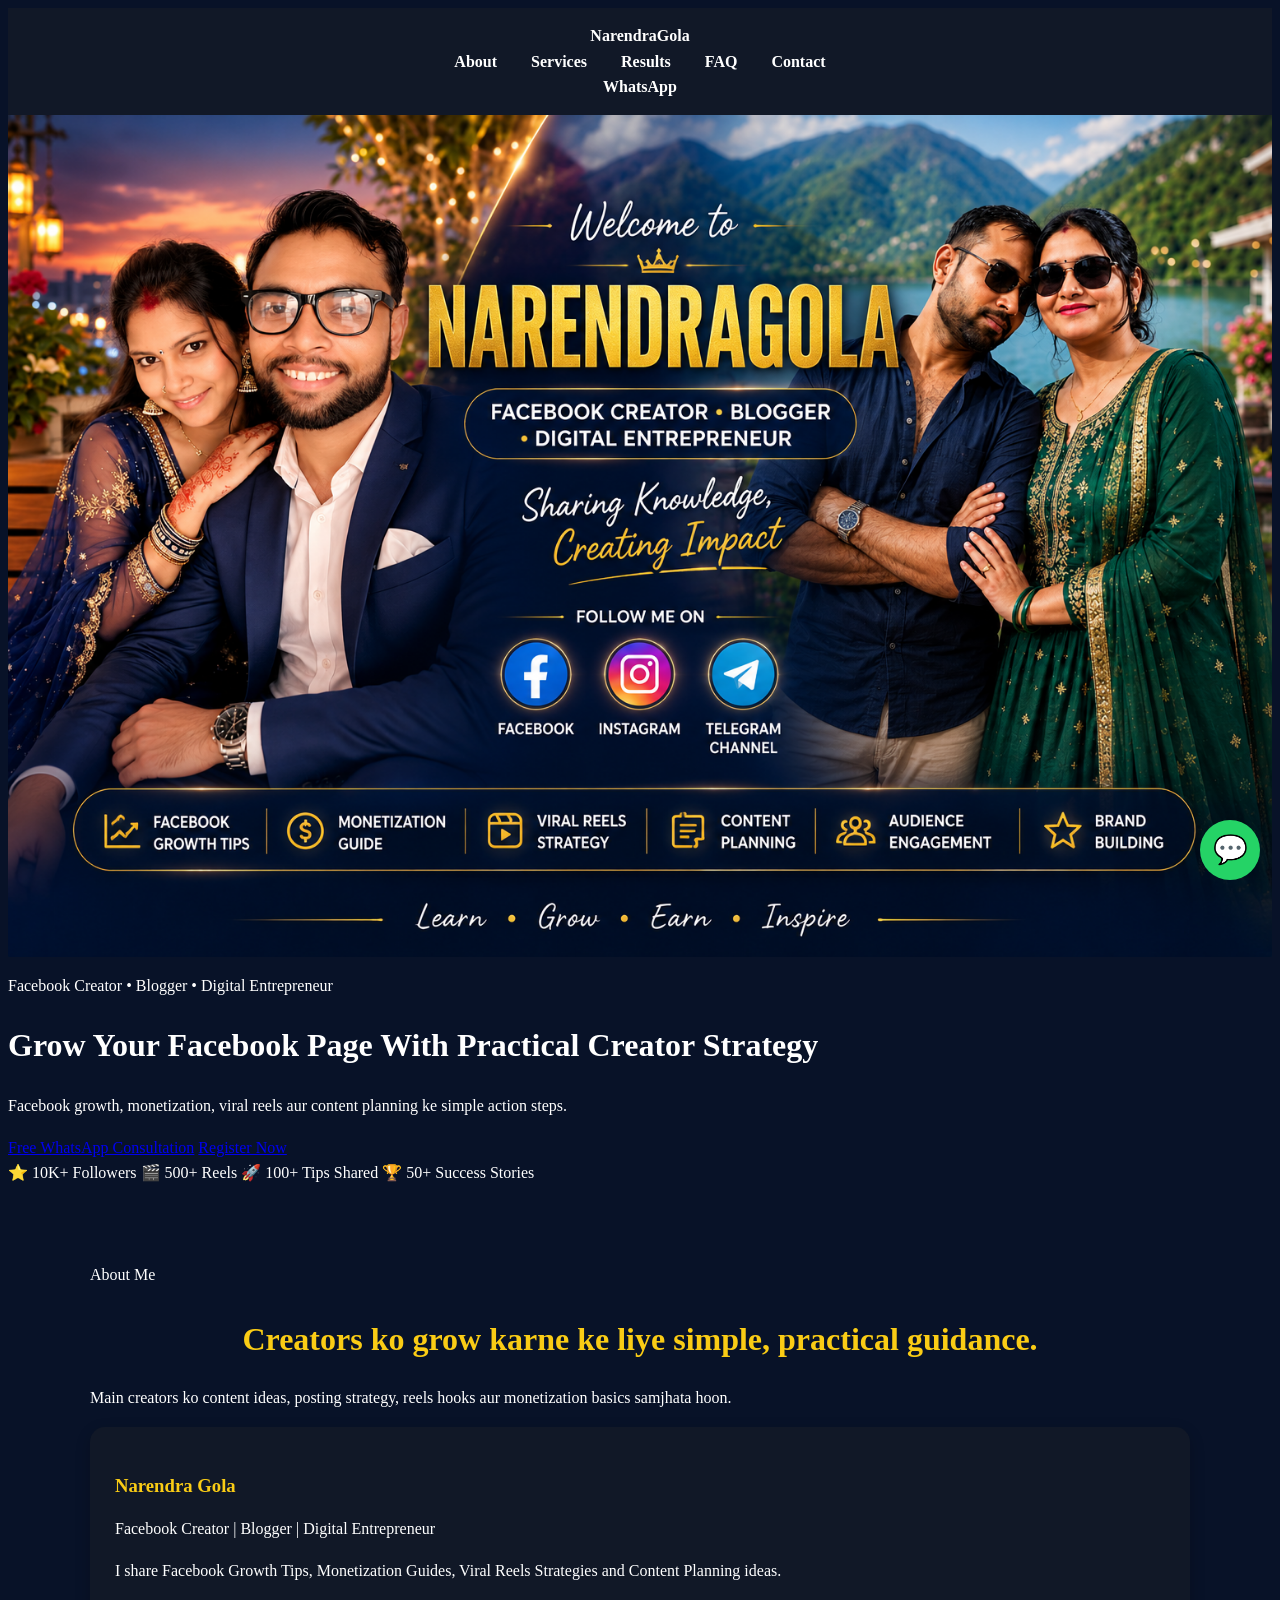
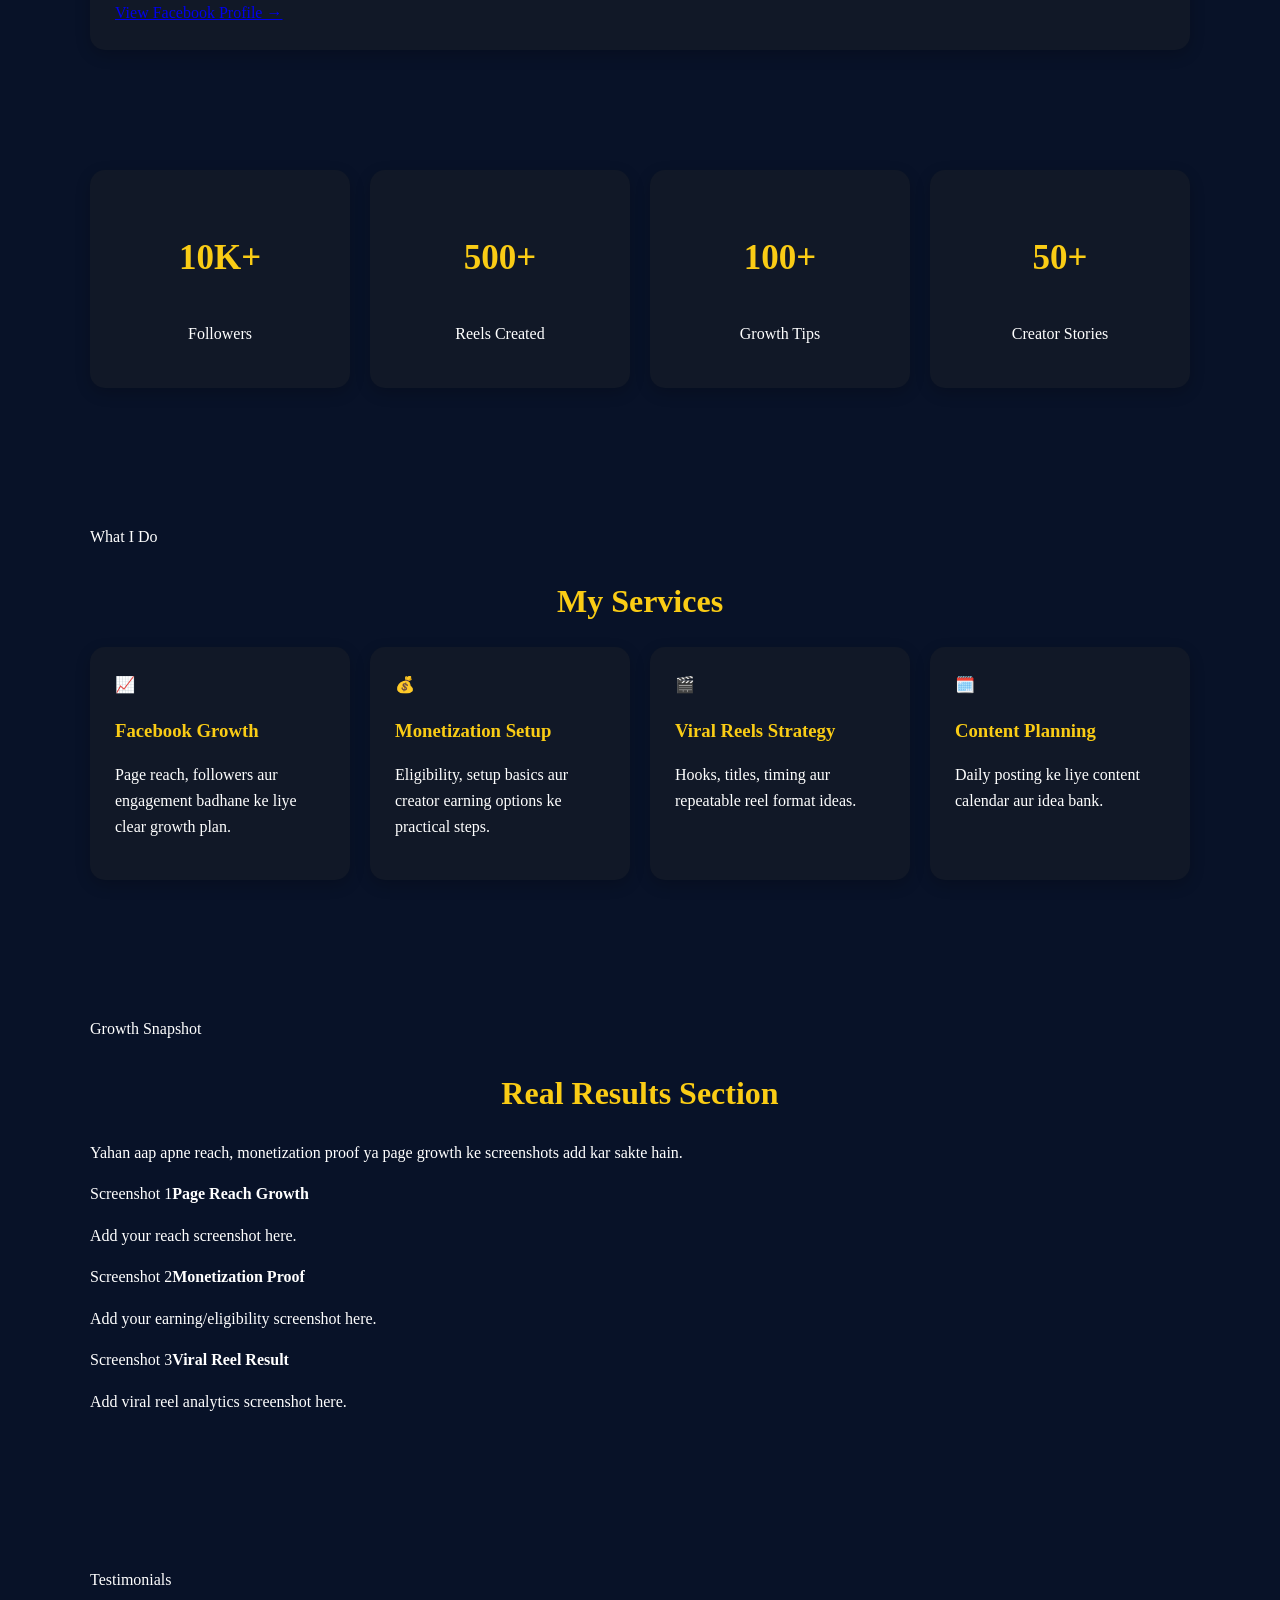
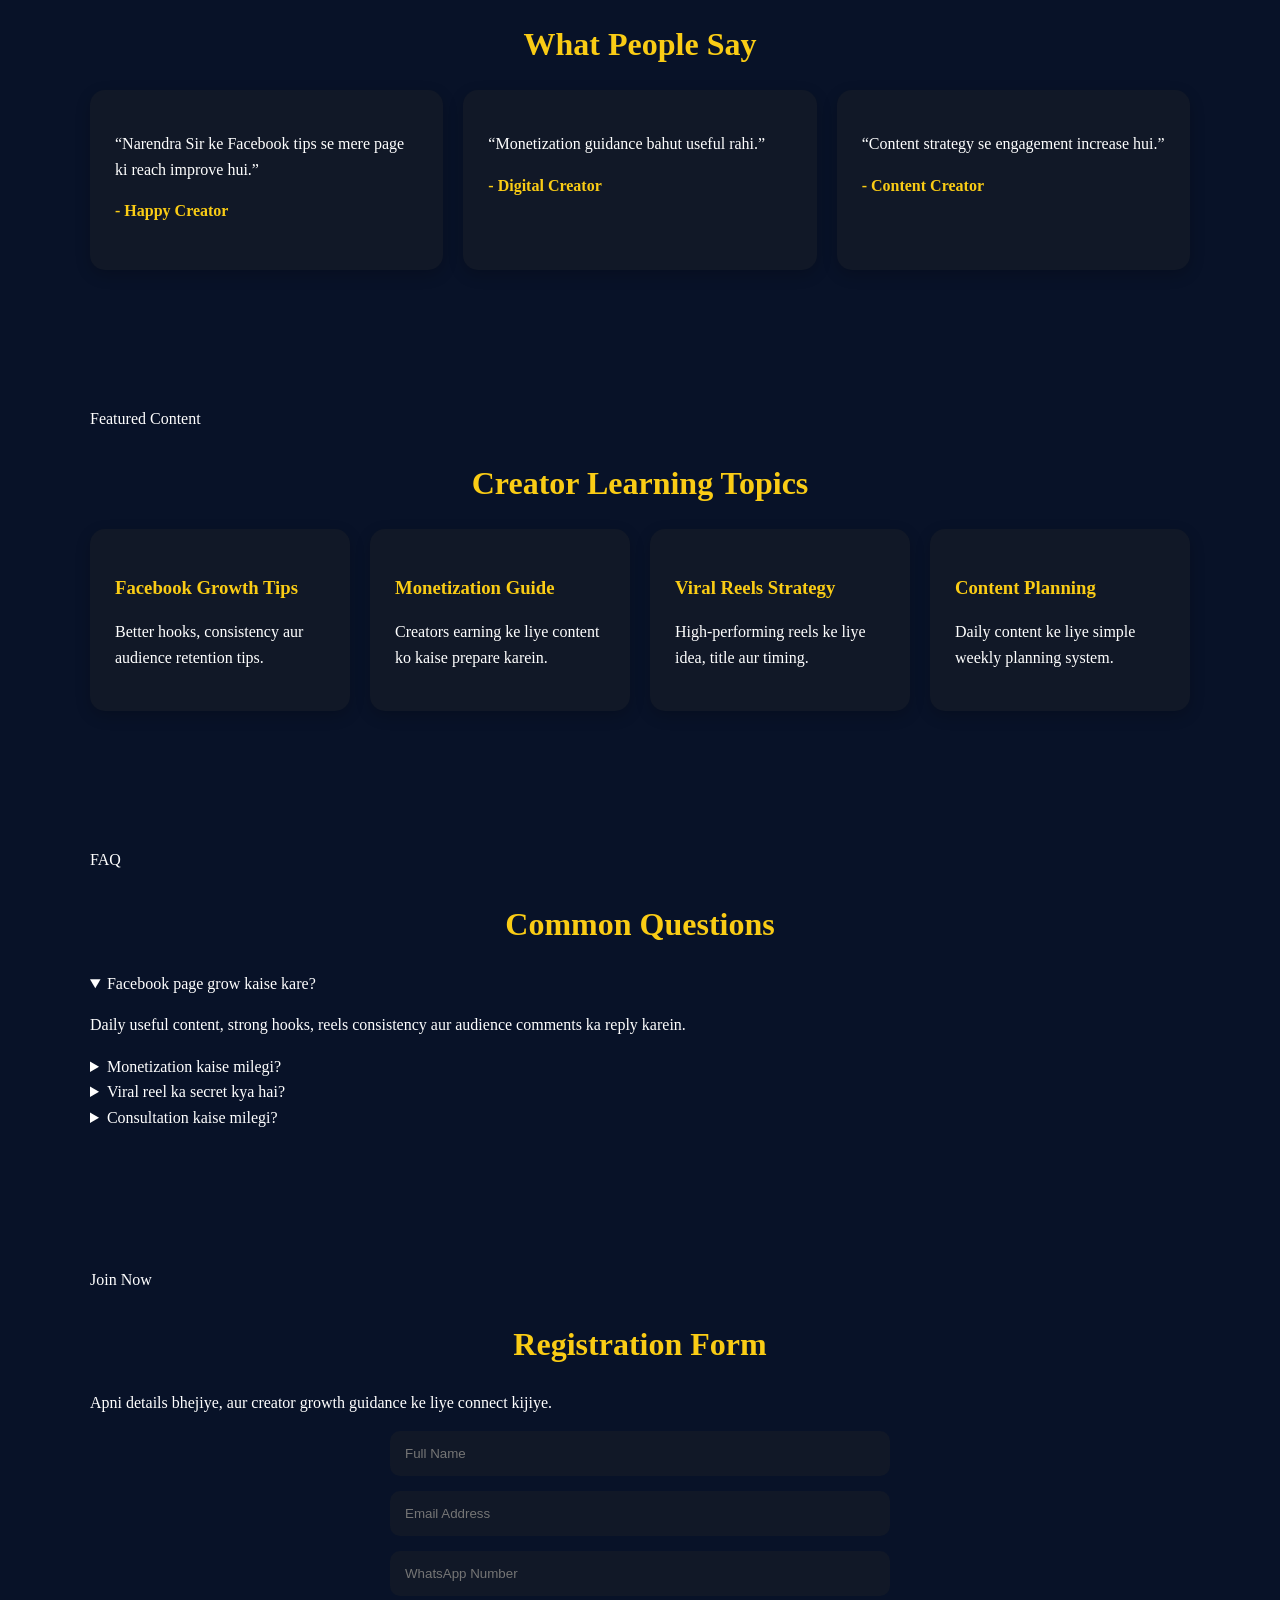
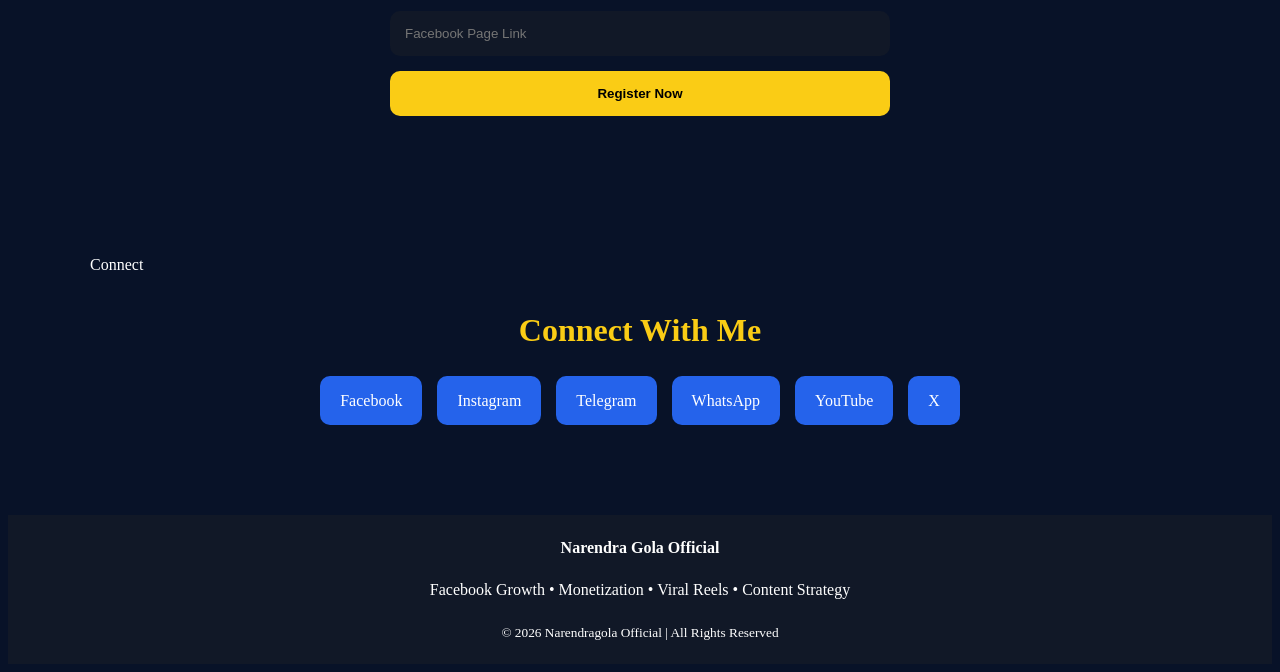
==== index.html.html @ 52ad4b35 "Add files via upload" ====
<!DOCTYPE html>
<html lang="en">
<head>
  <meta charset="UTF-8">
  <meta name="viewport" content="width=device-width, initial-scale=1.0">
  <title>Narendra Gola Official | Facebook Growth & Monetization</title>
  <meta name="description" content="Narendra Gola Official - Facebook Growth Tips, Monetization Guides, Viral Reels Strategies, Content Planning and Creator Consultation.">
  <meta name="keywords" content="Narendra Gola, Facebook Growth, Facebook Monetization, Viral Reels, Digital Creator, Content Strategy, Reels Strategy">
  <meta name="author" content="Narendra Gola">
  <meta property="og:title" content="Narendra Gola Official">
  <meta property="og:description" content="Facebook growth, monetization and viral reels strategy for creators.">
  <meta property="og:image" content="banner.jpg.png">
  <meta property="og:type" content="website">
  <link rel="stylesheet" href="style.css">
</head>
<body>
  <nav class="site-nav">
    <a class="brand" href="#">Narendra<span>Gola</span></a>
    <div class="nav-links">
      <a href="#about">About</a>
      <a href="#services">Services</a>
      <a href="#results">Results</a>
      <a href="#faq">FAQ</a>
      <a href="#contact">Contact</a>
    </div>
    <a class="nav-cta" href="https://wa.me/918586849078" target="_blank" rel="noopener">WhatsApp</a>
  </nav>

  <header class="hero">
    <img class="hero-banner" src="banner.jpg.png" alt="Narendra Gola Facebook Growth Banner">
    <div class="hero-overlay"></div>
    <div class="hero-content">
      <p class="eyebrow">Facebook Creator • Blogger • Digital Entrepreneur</p>
      <h1>Grow Your Facebook Page With Practical Creator Strategy</h1>
      <p class="hero-subtitle">Facebook growth, monetization, viral reels aur content planning ke simple action steps.</p>
      <div class="hero-actions">
        <a class="btn primary" href="https://wa.me/918586849078?text=Hello%20Narendra%20Sir%2C%20mujhe%20Facebook%20page%20growth%20consultation%20chahiye" target="_blank" rel="noopener">Free WhatsApp Consultation</a>
        <a class="btn secondary" href="#register">Register Now</a>
      </div>
      <div class="trust-row">
        <span>⭐ 10K+ Followers</span>
        <span>🎬 500+ Reels</span>
        <span>🚀 100+ Tips Shared</span>
        <span>🏆 50+ Success Stories</span>
      </div>
    </div>
  </header>

  <main>
    <section id="about" class="section split-section">
      <div>
        <p class="section-label">About Me</p>
        <h2>Creators ko grow karne ke liye simple, practical guidance.</h2>
        <p class="section-intro">Main creators ko content ideas, posting strategy, reels hooks aur monetization basics samjhata hoon.</p>
      </div>
      <div class="about-box glass-card">
        <h3>Narendra Gola</h3>
        <p class="role">Facebook Creator | Blogger | Digital Entrepreneur</p>
        <p>I share Facebook Growth Tips, Monetization Guides, Viral Reels Strategies and Content Planning ideas.</p>
        <a class="text-link" href="https://www.facebook.com/Narendra.gola.15" target="_blank" rel="noopener">View Facebook Profile →</a>
      </div>
    </section>

    <section class="profile-stats section compact-section">
      <div class="stat-box"><h3>10K+</h3><p>Followers</p></div>
      <div class="stat-box"><h3>500+</h3><p>Reels Created</p></div>
      <div class="stat-box"><h3>100+</h3><p>Growth Tips</p></div>
      <div class="stat-box"><h3>50+</h3><p>Creator Stories</p></div>
    </section>

    <section id="services" class="section">
      <p class="section-label">What I Do</p>
      <h2>My Services</h2>
      <div class="cards">
        <div class="card"><div class="icon">📈</div><h3>Facebook Growth</h3><p>Page reach, followers aur engagement badhane ke liye clear growth plan.</p></div>
        <div class="card"><div class="icon">💰</div><h3>Monetization Setup</h3><p>Eligibility, setup basics aur creator earning options ke practical steps.</p></div>
        <div class="card"><div class="icon">🎬</div><h3>Viral Reels Strategy</h3><p>Hooks, titles, timing aur repeatable reel format ideas.</p></div>
        <div class="card"><div class="icon">🗓️</div><h3>Content Planning</h3><p>Daily posting ke liye content calendar aur idea bank.</p></div>
      </div>
    </section>

    <section id="results" class="section tinted-section">
      <p class="section-label">Growth Snapshot</p>
      <h2>Real Results Section</h2>
      <p class="section-intro">Yahan aap apne reach, monetization proof ya page growth ke screenshots add kar sakte hain.</p>
      <div class="results-grid">
        <div class="result-card"><span>Screenshot 1</span><strong>Page Reach Growth</strong><p>Add your reach screenshot here.</p></div>
        <div class="result-card"><span>Screenshot 2</span><strong>Monetization Proof</strong><p>Add your earning/eligibility screenshot here.</p></div>
        <div class="result-card"><span>Screenshot 3</span><strong>Viral Reel Result</strong><p>Add viral reel analytics screenshot here.</p></div>
      </div>
    </section>

    <section id="testimonials" class="section">
      <p class="section-label">Testimonials</p>
      <h2>What People Say</h2>
      <div class="testimonial-grid">
        <div class="testimonial-card"><p>“Narendra Sir ke Facebook tips se mere page ki reach improve hui.”</p><h4>- Happy Creator</h4></div>
        <div class="testimonial-card"><p>“Monetization guidance bahut useful rahi.”</p><h4>- Digital Creator</h4></div>
        <div class="testimonial-card"><p>“Content strategy se engagement increase hui.”</p><h4>- Content Creator</h4></div>
      </div>
    </section>

    <section id="content" class="section">
      <p class="section-label">Featured Content</p>
      <h2>Creator Learning Topics</h2>
      <div class="cards">
        <div class="card"><h3>Facebook Growth Tips</h3><p>Better hooks, consistency aur audience retention tips.</p></div>
        <div class="card"><h3>Monetization Guide</h3><p>Creators earning ke liye content ko kaise prepare karein.</p></div>
        <div class="card"><h3>Viral Reels Strategy</h3><p>High-performing reels ke liye idea, title aur timing.</p></div>
        <div class="card"><h3>Content Planning</h3><p>Daily content ke liye simple weekly planning system.</p></div>
      </div>
    </section>

    <section id="faq" class="section tinted-section">
      <p class="section-label">FAQ</p>
      <h2>Common Questions</h2>
      <div class="faq-list">
        <details open><summary>Facebook page grow kaise kare?</summary><p>Daily useful content, strong hooks, reels consistency aur audience comments ka reply karein.</p></details>
        <details><summary>Monetization kaise milegi?</summary><p>Original content, policy follow, regular posting aur eligibility requirements complete karna zaroori hai.</p></details>
        <details><summary>Viral reel ka secret kya hai?</summary><p>First 3 seconds ka hook, clear message, short duration aur relatable topic sabse important hai.</p></details>
        <details><summary>Consultation kaise milegi?</summary><p>WhatsApp button par click karke apna page link aur problem send kar dijiye.</p></details>
      </div>
    </section>

    <section id="register" class="section register-section">
      <div>
        <p class="section-label">Join Now</p>
        <h2>Registration Form</h2>
        <p class="section-intro">Apni details bhejiye, aur creator growth guidance ke liye connect kijiye.</p>
      </div>
      <form class="register-form" action="https://formspree.io/f/mpqeyoqy" method="POST">
        <input type="text" name="name" placeholder="Full Name" required>
        <input type="email" name="email" placeholder="Email Address" required>
        <input type="tel" name="phone" placeholder="WhatsApp Number" required>
        <input type="text" name="page_link" placeholder="Facebook Page Link">
        <input type="hidden" name="_subject" value="New Registration From Narendragola Official">
        <button type="submit">Register Now</button>
      </form>
    </section>

    <section id="contact" class="section contact-section">
      <p class="section-label">Connect</p>
      <h2>Connect With Me</h2>
      <div class="social-links">
        <a href="https://www.facebook.com/Narendra.gola.15" target="_blank" rel="noopener">Facebook</a>
        <a href="https://www.instagram.com/narendragola1" target="_blank" rel="noopener">Instagram</a>
        <a href="https://t.me/narendragola01" target="_blank" rel="noopener">Telegram</a>
        <a href="https://wa.me/918586849078" target="_blank" rel="noopener">WhatsApp</a>
        <a href="https://www.youtube.com/@narendragola" target="_blank" rel="noopener">YouTube</a>
        <a href="https://x.com/NarendraGola" target="_blank" rel="noopener">X</a>
      </div>
    </section>
  </main>

  <a href="https://wa.me/918586849078?text=Hello%20Narendra%20Sir" class="whatsapp-float" target="_blank" rel="noopener" aria-label="Chat on WhatsApp">💬</a>
  <footer>
    <strong>Narendra Gola Official</strong>
    <p>Facebook Growth • Monetization • Viral Reels • Content Strategy</p>
    <small>&copy; 2026 Narendragola Official | All Rights Reserved</small>
  </footer>
</body>
</html>
---- style.css ----
```css
*{
margin:0;
padding:0;
box-sizing:border-box;
font-family:Arial,sans-serif;
}

body{
background:#081228;
color:#fff;
line-height:1.6;
}

nav{
position:sticky;
top:0;
background:#111827;
padding:15px;
text-align:center;
z-index:1000;
}

nav a{
color:#fff;
text-decoration:none;
margin:0 15px;
font-weight:bold;
}

nav a:hover{
color:#facc15;
}

.hero img{
width:100%;
display:block;
}

section{
max-width:1100px;
margin:auto;
padding:60px 20px;
}

h2{
color:#facc15;
margin-bottom:20px;
font-size:32px;
text-align:center;
}

.about-box,
.card,
.stat-box,
.achievement-box,
.testimonial-card{
background:#111827;
padding:25px;
border-radius:15px;
box-shadow:0 5px 15px rgba(0,0,0,.2);
}

.about-box h3,
.card h3{
color:#facc15;
margin-bottom:10px;
}

.cards{
display:grid;
grid-template-columns:repeat(auto-fit,minmax(250px,1fr));
gap:20px;
}

.profile-stats{
display:grid;
grid-template-columns:repeat(auto-fit,minmax(220px,1fr));
gap:20px;
}

.stat-box{
text-align:center;
}

.stat-box h3{
font-size:35px;
color:#facc15;
}

.achievement-grid{
display:grid;
grid-template-columns:repeat(auto-fit,minmax(220px,1fr));
gap:20px;
}

.achievement-box{
text-align:center;
}

.achievement-box h3{
font-size:40px;
color:#facc15;
}

.testimonial-grid{
display:grid;
grid-template-columns:repeat(auto-fit,minmax(280px,1fr));
gap:20px;
}

.testimonial-card h4{
margin-top:10px;
color:#facc15;
}

.register-form{
max-width:500px;
margin:auto;
display:flex;
flex-direction:column;
gap:15px;
}

.register-form input{
padding:15px;
border:none;
border-radius:10px;
background:#111827;
color:#fff;
}

.register-form button{
padding:15px;
border:none;
border-radius:10px;
background:#facc15;
color:#000;
font-weight:bold;
cursor:pointer;
}

.social-links{
display:flex;
justify-content:center;
gap:15px;
flex-wrap:wrap;
}

.social-links a{
background:#2563eb;
color:#fff;
padding:12px 20px;
border-radius:10px;
text-decoration:none;
}

.whatsapp-float{
position:fixed;
right:20px;
bottom:20px;
width:60px;
height:60px;
background:#25D366;
border-radius:50%;
display:flex;
justify-content:center;
align-items:center;
font-size:28px;
text-decoration:none;
color:white;
}

footer{
background:#111827;
text-align:center;
padding:20px;
margin-top:30px;
}

@media(max-width:768px){

nav a{
margin:0 8px;
font-size:14px;
}

h2{
font-size:26px;
}

}
```
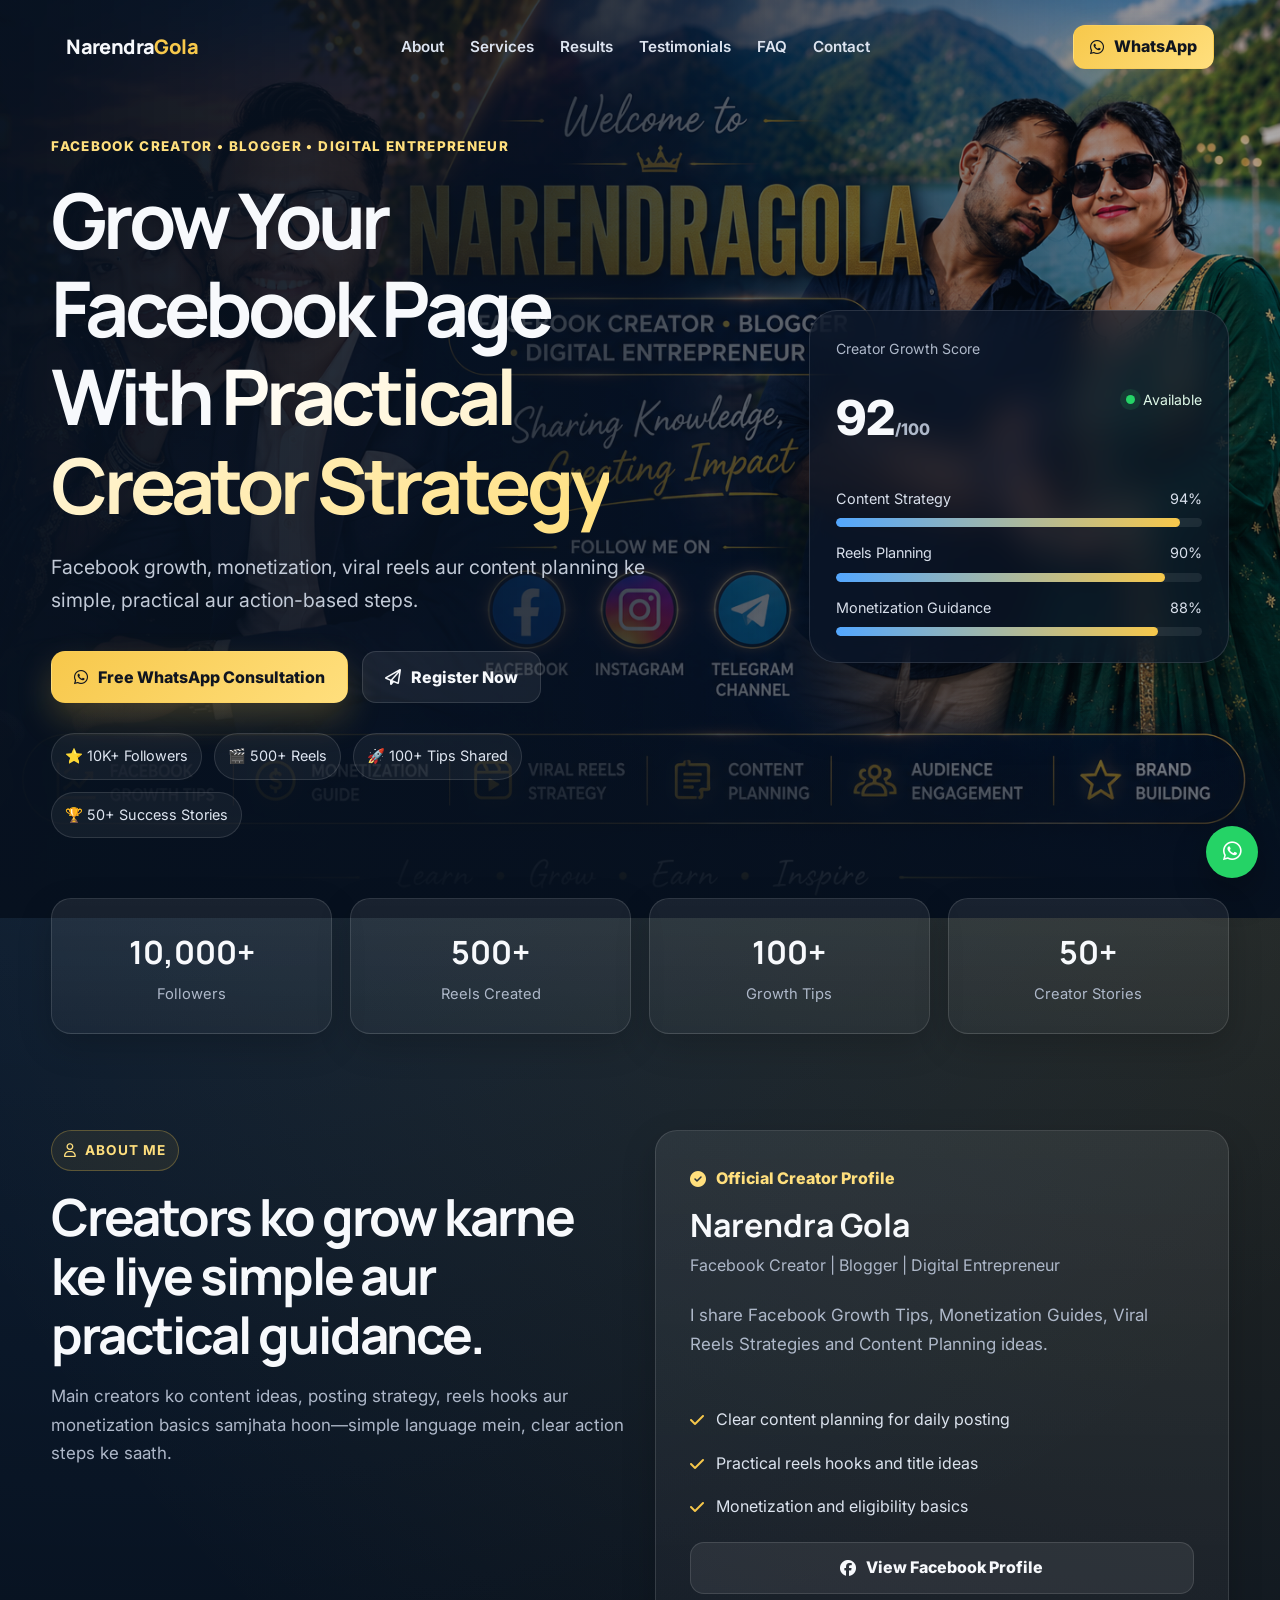
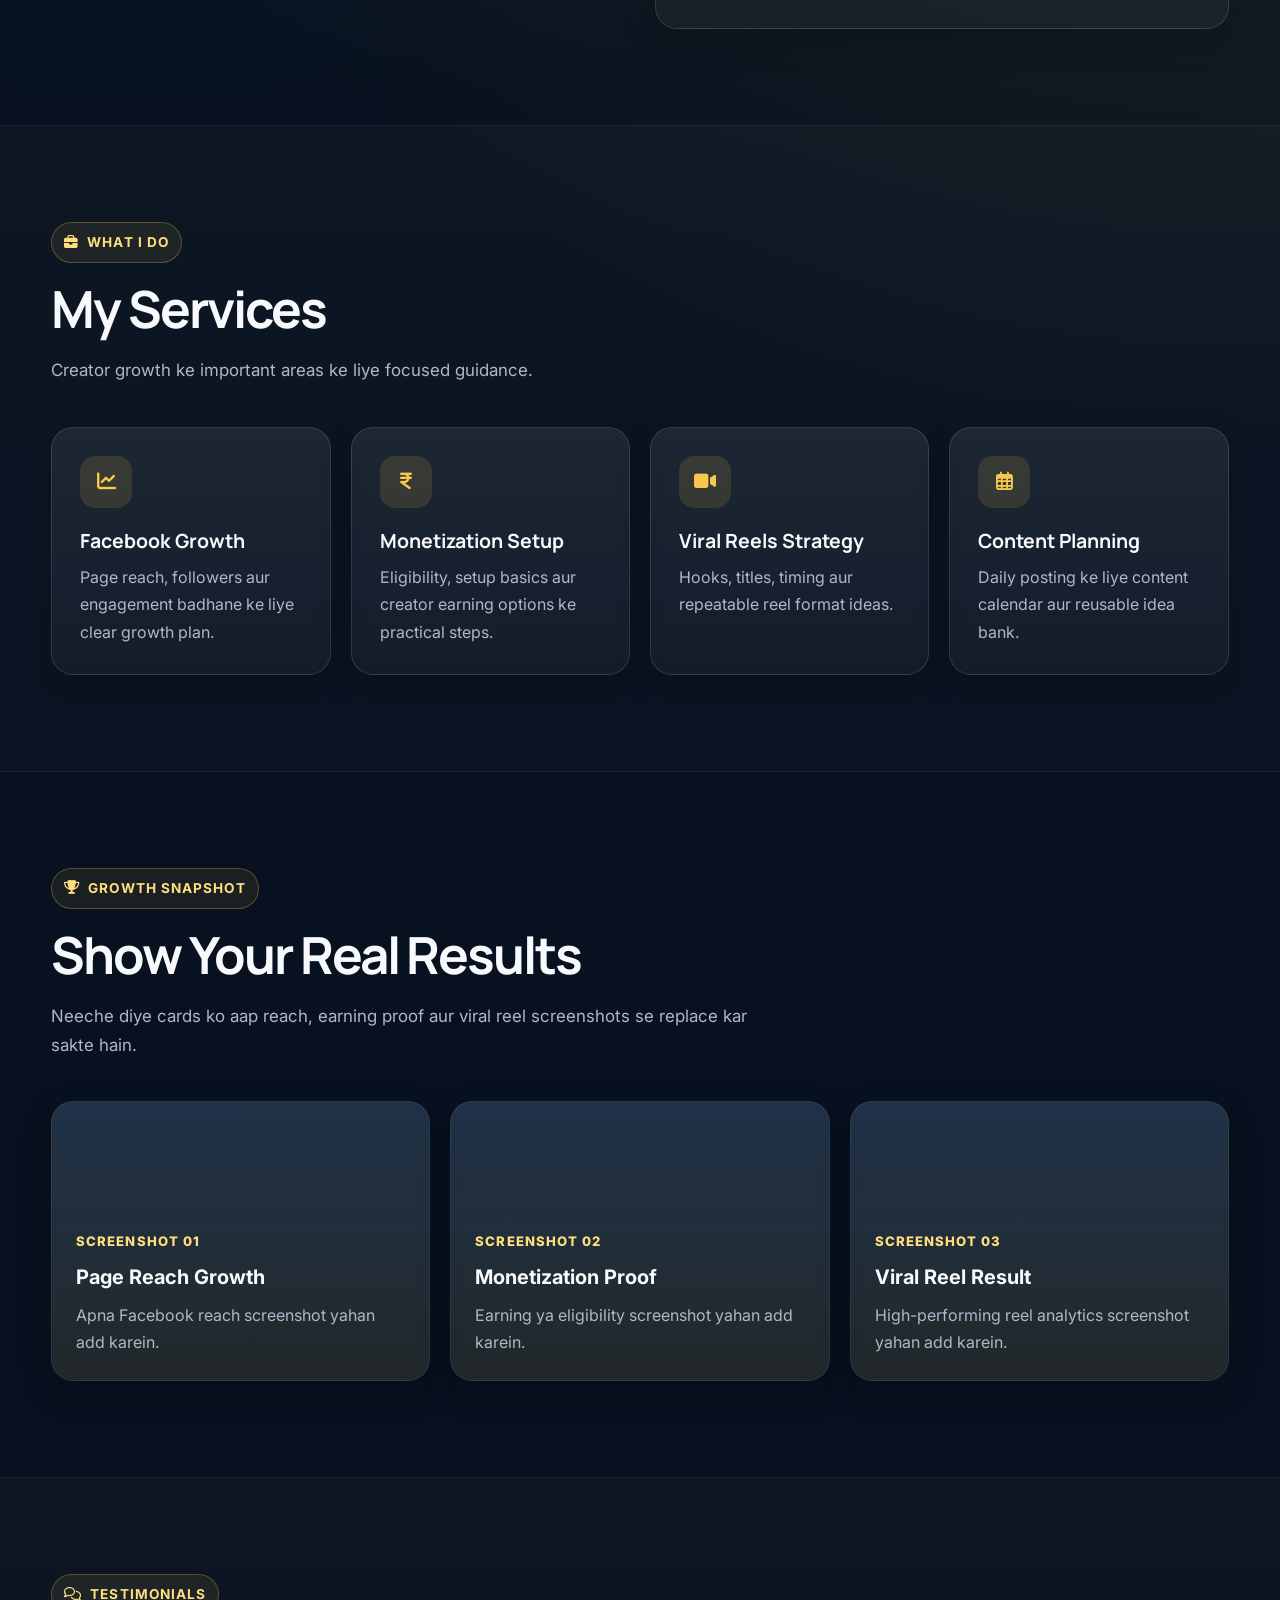
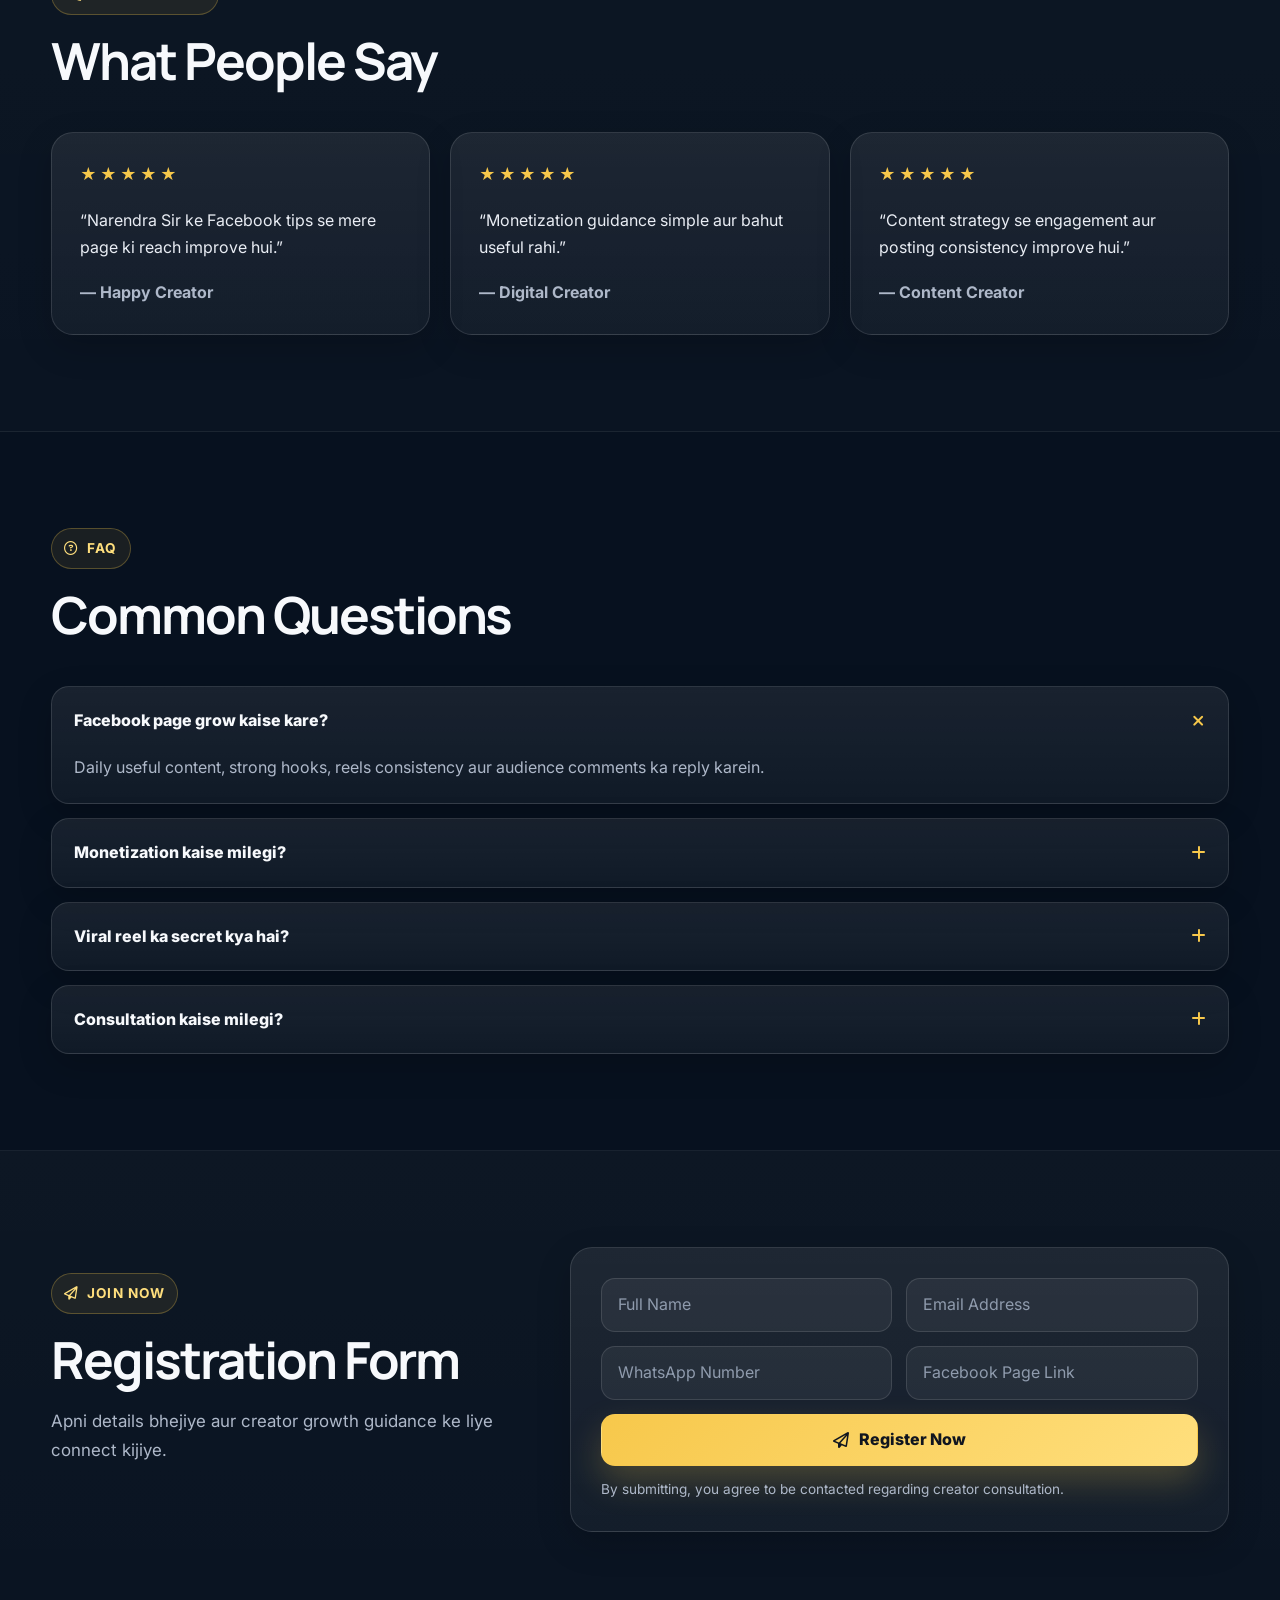
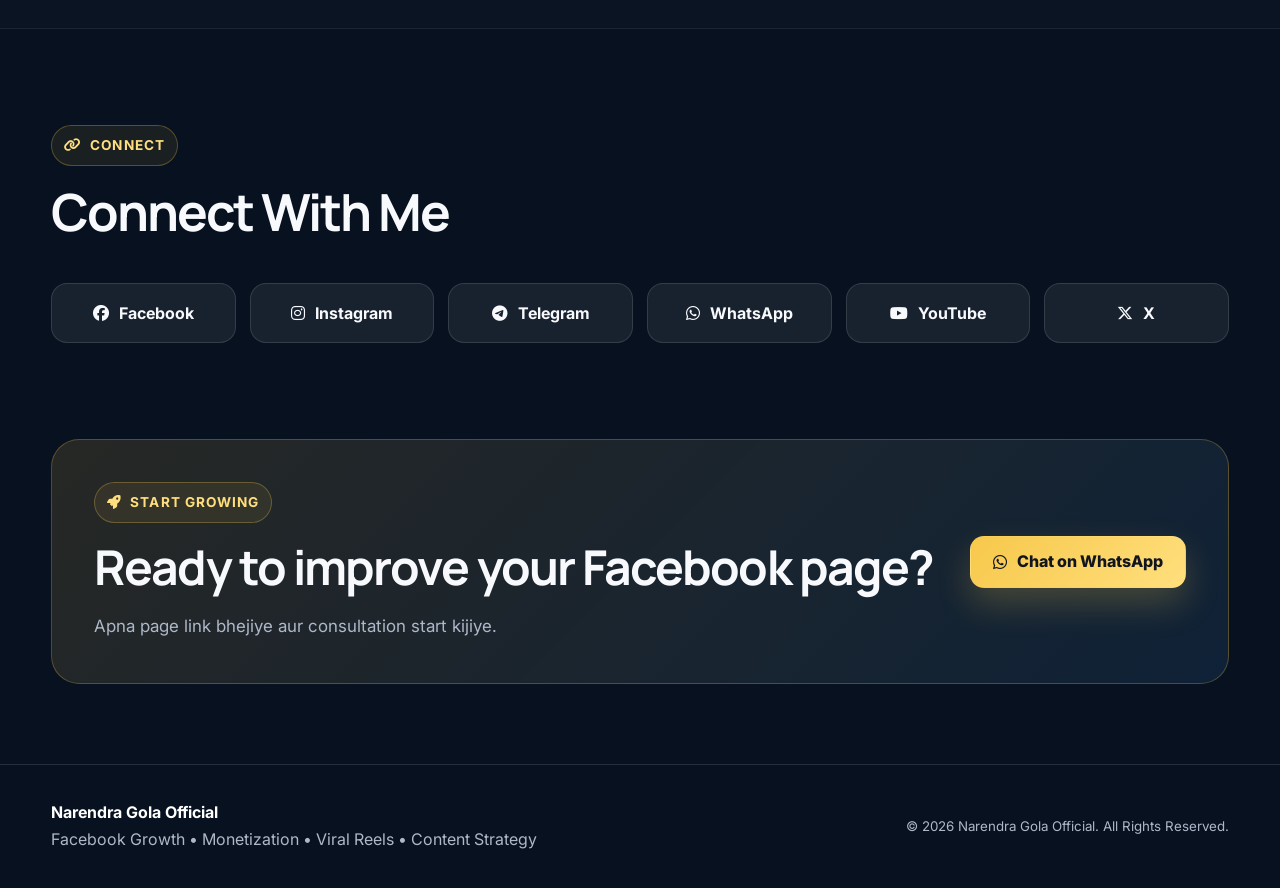
==== commit 2178ef91: "Add files via upload" ====
--- a/index.html.html
+++ b/index.html.html
@@ -1,162 +1,648 @@
 <!DOCTYPE html>
 <html lang="en">
 <head>
-  <meta charset="UTF-8">
-  <meta name="viewport" content="width=device-width, initial-scale=1.0">
+  <meta charset="UTF-8" />
+  <meta name="viewport" content="width=device-width, initial-scale=1.0" />
+  <meta name="theme-color" content="#0b1020" />
+  <meta name="description" content="Narendra Gola Official - Facebook growth, monetization, viral reels strategy and creator consultation." />
+  <meta name="keywords" content="Narendra Gola, Facebook Growth, Facebook Monetization, Viral Reels, Digital Creator, Content Strategy" />
+  <meta name="author" content="Narendra Gola" />
+
+  <meta property="og:title" content="Narendra Gola Official" />
+  <meta property="og:description" content="Practical Facebook growth, monetization and viral reels strategy for creators." />
+  <meta property="og:image" content="banner.jpg.png" />
+  <meta property="og:type" content="website" />
+
+  <meta name="twitter:card" content="summary_large_image" />
+  <meta name="twitter:title" content="Narendra Gola Official" />
+  <meta name="twitter:description" content="Facebook growth, monetization and creator strategy." />
+  <meta name="twitter:image" content="banner.jpg.png" />
+
   <title>Narendra Gola Official | Facebook Growth & Monetization</title>
-  <meta name="description" content="Narendra Gola Official - Facebook Growth Tips, Monetization Guides, Viral Reels Strategies, Content Planning and Creator Consultation.">
-  <meta name="keywords" content="Narendra Gola, Facebook Growth, Facebook Monetization, Viral Reels, Digital Creator, Content Strategy, Reels Strategy">
-  <meta name="author" content="Narendra Gola">
-  <meta property="og:title" content="Narendra Gola Official">
-  <meta property="og:description" content="Facebook growth, monetization and viral reels strategy for creators.">
-  <meta property="og:image" content="banner.jpg.png">
-  <meta property="og:type" content="website">
-  <link rel="stylesheet" href="style.css">
+
+  <link rel="preconnect" href="https://fonts.googleapis.com" />
+  <link rel="preconnect" href="https://fonts.gstatic.com" crossorigin />
+  <link href="https://fonts.googleapis.com/css2?family=Inter:wght@400;500;600;700;800&family=Manrope:wght@600;700;800&display=swap" rel="stylesheet" />
+  <link rel="stylesheet" href="https://cdnjs.cloudflare.com/ajax/libs/font-awesome/6.5.2/css/all.min.css" />
+
+  <style>
+    :root {
+      --bg: #07111f;
+      --bg-soft: #0d1728;
+      --surface: rgba(255,255,255,.07);
+      --surface-strong: rgba(255,255,255,.11);
+      --text: #f7f9fc;
+      --muted: #aeb8c9;
+      --primary: #f7c84b;
+      --primary-2: #ffdf7d;
+      --accent: #53a7ff;
+      --success: #25d366;
+      --border: rgba(255,255,255,.12);
+      --shadow: 0 24px 70px rgba(0,0,0,.35);
+      --radius: 22px;
+      --max: 1180px;
+    }
+
+    * { box-sizing: border-box; }
+    html { scroll-behavior: smooth; }
+    body {
+      margin: 0;
+      font-family: Inter, system-ui, -apple-system, BlinkMacSystemFont, "Segoe UI", sans-serif;
+      color: var(--text);
+      background:
+        radial-gradient(circle at 10% 0%, rgba(83,167,255,.18), transparent 30%),
+        radial-gradient(circle at 100% 10%, rgba(247,200,75,.16), transparent 28%),
+        var(--bg);
+      line-height: 1.7;
+      overflow-x: hidden;
+    }
+
+    img { max-width: 100%; display: block; }
+    a { color: inherit; text-decoration: none; }
+    button, input { font: inherit; }
+    section { scroll-margin-top: 90px; }
+
+    .container { width: min(92%, var(--max)); margin-inline: auto; }
+    .section { padding: 96px 0; }
+    .section-head { max-width: 720px; margin-bottom: 42px; }
+    .section-label {
+      display: inline-flex;
+      align-items: center;
+      gap: 8px;
+      padding: 8px 12px;
+      border: 1px solid rgba(247,200,75,.28);
+      border-radius: 999px;
+      color: var(--primary-2);
+      background: rgba(247,200,75,.08);
+      font-size: .85rem;
+      font-weight: 700;
+      letter-spacing: .08em;
+      text-transform: uppercase;
+      margin-bottom: 16px;
+    }
+    h1, h2, h3 { font-family: Manrope, Inter, sans-serif; margin: 0; line-height: 1.15; }
+    h1 { font-size: clamp(2.6rem, 6vw, 5.6rem); letter-spacing: -.055em; }
+    h2 { font-size: clamp(2rem, 4vw, 3.4rem); letter-spacing: -.04em; }
+    h3 { font-size: 1.22rem; }
+    p { margin: 0; }
+    .lead { color: var(--muted); font-size: 1.06rem; margin-top: 18px; }
+
+    .top-progress {
+      position: fixed;
+      top: 0; left: 0;
+      width: 0;
+      height: 3px;
+      z-index: 9999;
+      background: linear-gradient(90deg, var(--primary), var(--accent));
+    }
+
+    .nav-wrap {
+      position: fixed;
+      inset: 0 0 auto;
+      z-index: 1000;
+      padding: 14px 0;
+      transition: .3s ease;
+    }
+    .nav-wrap.scrolled { background: rgba(7,17,31,.8); backdrop-filter: blur(18px); border-bottom: 1px solid var(--border); }
+    .nav {
+      display: flex;
+      align-items: center;
+      justify-content: space-between;
+      gap: 18px;
+      padding: 10px 14px;
+      border: 1px solid transparent;
+      border-radius: 18px;
+    }
+    .brand { font-family: Manrope, sans-serif; font-weight: 800; font-size: 1.25rem; letter-spacing: -.03em; }
+    .brand span { color: var(--primary); }
+    .nav-links { display: flex; align-items: center; gap: 26px; }
+    .nav-links a { color: #dce3ef; font-size: .95rem; font-weight: 600; }
+    .nav-links a:hover { color: var(--primary); }
+    .nav-actions { display: flex; align-items: center; gap: 10px; }
+    .menu-btn {
+      display: none;
+      width: 44px; height: 44px;
+      border: 1px solid var(--border);
+      background: var(--surface);
+      color: var(--text);
+      border-radius: 12px;
+      cursor: pointer;
+    }
+
+    .btn {
+      display: inline-flex;
+      align-items: center;
+      justify-content: center;
+      gap: 10px;
+      min-height: 52px;
+      padding: 0 22px;
+      border-radius: 14px;
+      font-weight: 800;
+      border: 1px solid transparent;
+      transition: transform .22s ease, box-shadow .22s ease, background .22s ease;
+    }
+    .btn:hover { transform: translateY(-2px); }
+    .btn-primary {
+      color: #10151f;
+      background: linear-gradient(135deg, var(--primary), var(--primary-2));
+      box-shadow: 0 16px 34px rgba(247,200,75,.22);
+    }
+    .btn-secondary { background: var(--surface); border-color: var(--border); }
+    .btn-secondary:hover { background: var(--surface-strong); }
+    .btn-small { min-height: 44px; padding: 0 16px; border-radius: 12px; }
+
+    .hero {
+      min-height: 100vh;
+      display: grid;
+      align-items: center;
+      position: relative;
+      padding: 135px 0 80px;
+      overflow: hidden;
+    }
+    .hero::before {
+      content: "";
+      position: absolute;
+      inset: 0;
+      background:
+        linear-gradient(90deg, rgba(7,17,31,.98) 0%, rgba(7,17,31,.82) 43%, rgba(7,17,31,.28) 100%),
+        url('banner.jpg.png') center/cover no-repeat;
+      z-index: -2;
+    }
+    .hero::after {
+      content: "";
+      position: absolute;
+      inset: auto 0 0;
+      height: 220px;
+      background: linear-gradient(transparent, var(--bg));
+      z-index: -1;
+    }
+    .hero-grid { display: grid; grid-template-columns: 1.1fr .9fr; align-items: center; gap: 48px; }
+    .hero-copy { max-width: 780px; }
+    .eyebrow { color: var(--primary-2); font-weight: 800; letter-spacing: .1em; text-transform: uppercase; font-size: .84rem; margin-bottom: 18px; }
+    .gradient-text { background: linear-gradient(135deg, #fff, var(--primary-2)); -webkit-background-clip: text; background-clip: text; color: transparent; }
+    .hero-subtitle { max-width: 700px; color: #c2cad7; font-size: clamp(1rem, 2vw, 1.22rem); margin-top: 22px; }
+    .hero-actions { display: flex; flex-wrap: wrap; gap: 14px; margin-top: 34px; }
+    .trust-row { display: flex; flex-wrap: wrap; gap: 12px; margin-top: 30px; }
+    .trust-chip { padding: 10px 13px; border: 1px solid var(--border); border-radius: 999px; background: rgba(255,255,255,.05); color: #dfe6f1; font-size: .9rem; }
+
+    .hero-card {
+      justify-self: end;
+      width: min(100%, 420px);
+      padding: 26px;
+      border: 1px solid var(--border);
+      border-radius: 28px;
+      background: rgba(13,23,40,.68);
+      backdrop-filter: blur(18px);
+      box-shadow: var(--shadow);
+    }
+    .hero-card-top { display: flex; align-items: center; justify-content: space-between; gap: 12px; }
+    .status { display: inline-flex; align-items: center; gap: 8px; color: #dff9e8; font-size: .88rem; }
+    .status-dot { width: 9px; height: 9px; background: var(--success); border-radius: 50%; box-shadow: 0 0 0 6px rgba(37,211,102,.12); }
+    .mini-title { color: var(--muted); font-size: .88rem; }
+    .score { font-size: 3rem; font-weight: 800; margin: 16px 0 4px; }
+    .score span { font-size: 1rem; color: var(--muted); }
+    .mini-bars { display: grid; gap: 14px; margin-top: 24px; }
+    .mini-bar-label { display: flex; justify-content: space-between; color: #d8dfeb; font-size: .9rem; margin-bottom: 7px; }
+    .bar { height: 9px; background: rgba(255,255,255,.08); border-radius: 999px; overflow: hidden; }
+    .bar span { display: block; height: 100%; border-radius: inherit; background: linear-gradient(90deg, var(--accent), var(--primary)); }
+
+    .stats { display: grid; grid-template-columns: repeat(4, 1fr); gap: 18px; margin-top: -20px; position: relative; z-index: 3; }
+    .stat-card, .card, .result-card, .testimonial-card, .faq-item, .form-card, .about-card {
+      border: 1px solid var(--border);
+      background: linear-gradient(180deg, rgba(255,255,255,.075), rgba(255,255,255,.04));
+      box-shadow: 0 12px 34px rgba(0,0,0,.18);
+    }
+    .stat-card { padding: 26px; border-radius: 20px; text-align: center; }
+    .stat-card strong { display: block; font-size: 2rem; font-family: Manrope, sans-serif; }
+    .stat-card span { color: var(--muted); font-size: .92rem; }
+
+    .about-grid { display: grid; grid-template-columns: 1fr 1fr; gap: 30px; align-items: stretch; }
+    .about-card { border-radius: var(--radius); padding: 34px; }
+    .about-list { display: grid; gap: 16px; margin-top: 26px; }
+    .about-list div { display: flex; gap: 12px; color: #dce3ee; }
+    .about-list i { color: var(--primary); margin-top: 6px; }
+    .profile-box { display: grid; gap: 22px; }
+    .profile-badge { display: inline-flex; gap: 10px; align-items: center; color: var(--primary-2); font-weight: 800; }
+    .profile-role { color: var(--muted); margin-top: 8px; }
+
+    .cards { display: grid; grid-template-columns: repeat(4, 1fr); gap: 20px; }
+    .card { border-radius: var(--radius); padding: 28px; transition: transform .25s ease, border-color .25s ease; }
+    .card:hover { transform: translateY(-7px); border-color: rgba(247,200,75,.4); }
+    .icon-box { width: 52px; height: 52px; display: grid; place-items: center; border-radius: 15px; background: rgba(247,200,75,.12); color: var(--primary); font-size: 1.2rem; margin-bottom: 22px; }
+    .card p { color: var(--muted); margin-top: 12px; }
+
+    .tinted { background: linear-gradient(180deg, rgba(255,255,255,.025), rgba(255,255,255,.01)); border-block: 1px solid rgba(255,255,255,.06); }
+    .results-grid { display: grid; grid-template-columns: repeat(3, 1fr); gap: 20px; }
+    .result-card { min-height: 280px; border-radius: var(--radius); padding: 24px; display: flex; flex-direction: column; justify-content: flex-end; position: relative; overflow: hidden; }
+    .result-card::before { content: ""; position: absolute; inset: 0; background: linear-gradient(180deg, rgba(83,167,255,.12), rgba(247,200,75,.08)); }
+    .result-card > * { position: relative; }
+    .result-card span { color: var(--primary-2); font-size: .82rem; font-weight: 800; text-transform: uppercase; letter-spacing: .08em; }
+    .result-card strong { font-size: 1.25rem; margin-top: 8px; }
+    .result-card p { color: var(--muted); margin-top: 8px; }
+
+    .testimonial-grid { display: grid; grid-template-columns: repeat(3, 1fr); gap: 20px; }
+    .testimonial-card { padding: 28px; border-radius: var(--radius); }
+    .stars { color: var(--primary); letter-spacing: 3px; margin-bottom: 18px; }
+    .testimonial-card p { color: #e9edf4; }
+    .testimonial-card h4 { margin: 18px 0 0; color: var(--muted); }
+
+    .faq-list { display: grid; gap: 14px; }
+    .faq-item { border-radius: 18px; overflow: hidden; }
+    .faq-question { width: 100%; display: flex; align-items: center; justify-content: space-between; gap: 16px; padding: 20px 22px; border: 0; background: transparent; color: var(--text); text-align: left; font-weight: 800; cursor: pointer; }
+    .faq-answer { max-height: 0; overflow: hidden; transition: max-height .3s ease; }
+    .faq-answer p { padding: 0 22px 22px; color: var(--muted); }
+    .faq-item.active .faq-answer { max-height: 180px; }
+    .faq-item.active .faq-question i { transform: rotate(45deg); }
+    .faq-question i { transition: .25s ease; color: var(--primary); }
+
+    .register-grid { display: grid; grid-template-columns: .85fr 1.15fr; gap: 32px; align-items: center; }
+    .form-card { padding: 30px; border-radius: var(--radius); }
+    .form-grid { display: grid; grid-template-columns: 1fr 1fr; gap: 14px; }
+    .form-grid .full { grid-column: 1 / -1; }
+    .input { width: 100%; min-height: 54px; border-radius: 14px; border: 1px solid var(--border); background: rgba(255,255,255,.055); color: var(--text); padding: 0 16px; outline: none; }
+    .input:focus { border-color: var(--primary); box-shadow: 0 0 0 4px rgba(247,200,75,.09); }
+    .input::placeholder { color: #8f9bad; }
+    .form-note { color: var(--muted); font-size: .85rem; margin-top: 12px; }
+
+    .social-grid { display: grid; grid-template-columns: repeat(6, 1fr); gap: 14px; }
+    .social-link { display: flex; align-items: center; justify-content: center; gap: 10px; min-height: 60px; border: 1px solid var(--border); border-radius: 16px; background: var(--surface); font-weight: 700; transition: .2s ease; }
+    .social-link:hover { transform: translateY(-4px); background: var(--surface-strong); color: var(--primary); }
+
+    .cta {
+      margin-bottom: 80px;
+      padding: 42px;
+      border-radius: 28px;
+      border: 1px solid rgba(247,200,75,.25);
+      background: linear-gradient(135deg, rgba(247,200,75,.13), rgba(83,167,255,.11));
+      display: flex;
+      align-items: center;
+      justify-content: space-between;
+      gap: 24px;
+    }
+
+    footer { border-top: 1px solid var(--border); padding: 34px 0; color: var(--muted); }
+    .footer-grid { display: flex; align-items: center; justify-content: space-between; gap: 20px; flex-wrap: wrap; }
+
+    .float-btn {
+      position: fixed;
+      right: 22px;
+      width: 52px; height: 52px;
+      display: grid; place-items: center;
+      border-radius: 50%;
+      box-shadow: 0 16px 35px rgba(0,0,0,.3);
+      z-index: 999;
+    }
+    .whatsapp { bottom: 22px; background: var(--success); color: white; font-size: 1.35rem; }
+    .to-top { bottom: 84px; background: #15233a; border: 1px solid var(--border); color: white; opacity: 0; pointer-events: none; transition: .25s ease; }
+    .to-top.show { opacity: 1; pointer-events: auto; }
+
+    .reveal { opacity: 0; transform: translateY(20px); transition: .7s ease; }
+    .reveal.visible { opacity: 1; transform: none; }
+
+    @media (max-width: 980px) {
+      .hero-grid, .about-grid, .register-grid { grid-template-columns: 1fr; }
+      .hero-card { justify-self: start; }
+      .cards { grid-template-columns: repeat(2, 1fr); }
+      .stats { grid-template-columns: repeat(2, 1fr); }
+      .social-grid { grid-template-columns: repeat(3, 1fr); }
+      .nav-links {
+        position: fixed;
+        top: 76px;
+        left: 4%; right: 4%;
+        display: none;
+        flex-direction: column;
+        align-items: stretch;
+        gap: 4px;
+        padding: 16px;
+        background: rgba(7,17,31,.97);
+        border: 1px solid var(--border);
+        border-radius: 18px;
+        box-shadow: var(--shadow);
+      }
+      .nav-links.open { display: flex; }
+      .nav-links a { padding: 12px; }
+      .menu-btn { display: grid; place-items: center; }
+      .nav-actions .btn-small { display: none; }
+    }
+
+    @media (max-width: 720px) {
+      .section { padding: 72px 0; }
+      .hero { min-height: auto; padding-top: 118px; }
+      .hero::before { background: linear-gradient(rgba(7,17,31,.82), rgba(7,17,31,.95)), url('banner.jpg.png') center/cover no-repeat; }
+      .hero-actions, .cta { align-items: stretch; flex-direction: column; }
+      .btn { width: 100%; }
+      .cards, .results-grid, .testimonial-grid, .stats, .social-grid, .form-grid { grid-template-columns: 1fr; }
+      .form-grid .full { grid-column: auto; }
+      .cta { padding: 28px; }
+      .nav { padding-inline: 4px; }
+    }
+  </style>
+
+  <script type="application/ld+json">
+  {
+    "@context": "https://schema.org",
+    "@type": "Person",
+    "name": "Narendra Gola",
+    "url": "https://narendragola.github.io/",
+    "sameAs": [
+      "https://www.facebook.com/Narendra.gola.15",
+      "https://www.instagram.com/narendragola1",
+      "https://www.youtube.com/@narendragola",
+      "https://x.com/NarendraGola"
+    ],
+    "jobTitle": "Digital Creator and Facebook Growth Consultant"
+  }
+  </script>
 </head>
 <body>
-  <nav class="site-nav">
-    <a class="brand" href="#">Narendra<span>Gola</span></a>
-    <div class="nav-links">
-      <a href="#about">About</a>
-      <a href="#services">Services</a>
-      <a href="#results">Results</a>
-      <a href="#faq">FAQ</a>
-      <a href="#contact">Contact</a>
-    </div>
-    <a class="nav-cta" href="https://wa.me/918586849078" target="_blank" rel="noopener">WhatsApp</a>
-  </nav>
-
-  <header class="hero">
-    <img class="hero-banner" src="banner.jpg.png" alt="Narendra Gola Facebook Growth Banner">
-    <div class="hero-overlay"></div>
-    <div class="hero-content">
-      <p class="eyebrow">Facebook Creator • Blogger • Digital Entrepreneur</p>
-      <h1>Grow Your Facebook Page With Practical Creator Strategy</h1>
-      <p class="hero-subtitle">Facebook growth, monetization, viral reels aur content planning ke simple action steps.</p>
-      <div class="hero-actions">
-        <a class="btn primary" href="https://wa.me/918586849078?text=Hello%20Narendra%20Sir%2C%20mujhe%20Facebook%20page%20growth%20consultation%20chahiye" target="_blank" rel="noopener">Free WhatsApp Consultation</a>
-        <a class="btn secondary" href="#register">Register Now</a>
-      </div>
-      <div class="trust-row">
-        <span>⭐ 10K+ Followers</span>
-        <span>🎬 500+ Reels</span>
-        <span>🚀 100+ Tips Shared</span>
-        <span>🏆 50+ Success Stories</span>
-      </div>
+  <div class="top-progress" id="progressBar"></div>
+
+  <div class="nav-wrap" id="navbar">
+    <nav class="nav container" aria-label="Main navigation">
+      <a class="brand" href="#home">Narendra<span>Gola</span></a>
+
+      <div class="nav-links" id="navLinks">
+        <a href="#about">About</a>
+        <a href="#services">Services</a>
+        <a href="#results">Results</a>
+        <a href="#testimonials">Testimonials</a>
+        <a href="#faq">FAQ</a>
+        <a href="#contact">Contact</a>
+      </div>
+
+      <div class="nav-actions">
+        <a class="btn btn-primary btn-small" href="https://wa.me/918586849078?text=Hello%20Narendra%20Sir%2C%20mujhe%20Facebook%20page%20growth%20consultation%20chahiye" target="_blank" rel="noopener">
+          <i class="fa-brands fa-whatsapp"></i> WhatsApp
+        </a>
+        <button class="menu-btn" id="menuBtn" aria-label="Open menu"><i class="fa-solid fa-bars"></i></button>
+      </div>
+    </nav>
+  </div>
+
+  <header class="hero" id="home">
+    <div class="container hero-grid">
+      <div class="hero-copy reveal">
+        <p class="eyebrow">Facebook Creator • Blogger • Digital Entrepreneur</p>
+        <h1>Grow Your Facebook Page With <span class="gradient-text">Practical Creator Strategy</span></h1>
+        <p class="hero-subtitle">Facebook growth, monetization, viral reels aur content planning ke simple, practical aur action-based steps.</p>
+
+        <div class="hero-actions">
+          <a class="btn btn-primary" href="https://wa.me/918586849078?text=Hello%20Narendra%20Sir%2C%20mujhe%20Facebook%20page%20growth%20consultation%20chahiye" target="_blank" rel="noopener">
+            <i class="fa-brands fa-whatsapp"></i> Free WhatsApp Consultation
+          </a>
+          <a class="btn btn-secondary" href="#register"><i class="fa-regular fa-paper-plane"></i> Register Now</a>
+        </div>
+
+        <div class="trust-row">
+          <span class="trust-chip">⭐ 10K+ Followers</span>
+          <span class="trust-chip">🎬 500+ Reels</span>
+          <span class="trust-chip">🚀 100+ Tips Shared</span>
+          <span class="trust-chip">🏆 50+ Success Stories</span>
+        </div>
+      </div>
+
+      <aside class="hero-card reveal" aria-label="Creator growth scorecard">
+        <div class="hero-card-top">
+          <div>
+            <div class="mini-title">Creator Growth Score</div>
+            <div class="score">92<span>/100</span></div>
+          </div>
+          <div class="status"><span class="status-dot"></span> Available</div>
+        </div>
+
+        <div class="mini-bars">
+          <div>
+            <div class="mini-bar-label"><span>Content Strategy</span><span>94%</span></div>
+            <div class="bar"><span style="width:94%"></span></div>
+          </div>
+          <div>
+            <div class="mini-bar-label"><span>Reels Planning</span><span>90%</span></div>
+            <div class="bar"><span style="width:90%"></span></div>
+          </div>
+          <div>
+            <div class="mini-bar-label"><span>Monetization Guidance</span><span>88%</span></div>
+            <div class="bar"><span style="width:88%"></span></div>
+          </div>
+        </div>
+      </aside>
     </div>
   </header>
 
   <main>
-    <section id="about" class="section split-section">
+    <div class="container stats reveal">
+      <div class="stat-card"><strong class="counter" data-target="10000">0</strong><span>Followers</span></div>
+      <div class="stat-card"><strong class="counter" data-target="500">0</strong><span>Reels Created</span></div>
+      <div class="stat-card"><strong class="counter" data-target="100">0</strong><span>Growth Tips</span></div>
+      <div class="stat-card"><strong class="counter" data-target="50">0</strong><span>Creator Stories</span></div>
+    </div>
+
+    <section class="section" id="about">
+      <div class="container about-grid">
+        <div class="section-head reveal">
+          <span class="section-label"><i class="fa-regular fa-user"></i> About Me</span>
+          <h2>Creators ko grow karne ke liye simple aur practical guidance.</h2>
+          <p class="lead">Main creators ko content ideas, posting strategy, reels hooks aur monetization basics samjhata hoon—simple language mein, clear action steps ke saath.</p>
+        </div>
+
+        <div class="about-card profile-box reveal">
+          <div>
+            <div class="profile-badge"><i class="fa-solid fa-circle-check"></i> Official Creator Profile</div>
+            <h3 style="font-size:2rem; margin-top:14px;">Narendra Gola</h3>
+            <p class="profile-role">Facebook Creator | Blogger | Digital Entrepreneur</p>
+          </div>
+          <p class="lead" style="margin-top:0;">I share Facebook Growth Tips, Monetization Guides, Viral Reels Strategies and Content Planning ideas.</p>
+          <div class="about-list">
+            <div><i class="fa-solid fa-check"></i><span>Clear content planning for daily posting</span></div>
+            <div><i class="fa-solid fa-check"></i><span>Practical reels hooks and title ideas</span></div>
+            <div><i class="fa-solid fa-check"></i><span>Monetization and eligibility basics</span></div>
+          </div>
+          <a class="btn btn-secondary" href="https://www.facebook.com/Narendra.gola.15" target="_blank" rel="noopener"><i class="fa-brands fa-facebook"></i> View Facebook Profile</a>
+        </div>
+      </div>
+    </section>
+
+    <section class="section tinted" id="services">
+      <div class="container">
+        <div class="section-head reveal">
+          <span class="section-label"><i class="fa-solid fa-briefcase"></i> What I Do</span>
+          <h2>My Services</h2>
+          <p class="lead">Creator growth ke important areas ke liye focused guidance.</p>
+        </div>
+
+        <div class="cards">
+          <article class="card reveal"><div class="icon-box"><i class="fa-solid fa-chart-line"></i></div><h3>Facebook Growth</h3><p>Page reach, followers aur engagement badhane ke liye clear growth plan.</p></article>
+          <article class="card reveal"><div class="icon-box"><i class="fa-solid fa-indian-rupee-sign"></i></div><h3>Monetization Setup</h3><p>Eligibility, setup basics aur creator earning options ke practical steps.</p></article>
+          <article class="card reveal"><div class="icon-box"><i class="fa-solid fa-video"></i></div><h3>Viral Reels Strategy</h3><p>Hooks, titles, timing aur repeatable reel format ideas.</p></article>
+          <article class="card reveal"><div class="icon-box"><i class="fa-regular fa-calendar-days"></i></div><h3>Content Planning</h3><p>Daily posting ke liye content calendar aur reusable idea bank.</p></article>
+        </div>
+      </div>
+    </section>
+
+    <section class="section" id="results">
+      <div class="container">
+        <div class="section-head reveal">
+          <span class="section-label"><i class="fa-solid fa-trophy"></i> Growth Snapshot</span>
+          <h2>Show Your Real Results</h2>
+          <p class="lead">Neeche diye cards ko aap reach, earning proof aur viral reel screenshots se replace kar sakte hain.</p>
+        </div>
+
+        <div class="results-grid">
+          <div class="result-card reveal"><span>Screenshot 01</span><strong>Page Reach Growth</strong><p>Apna Facebook reach screenshot yahan add karein.</p></div>
+          <div class="result-card reveal"><span>Screenshot 02</span><strong>Monetization Proof</strong><p>Earning ya eligibility screenshot yahan add karein.</p></div>
+          <div class="result-card reveal"><span>Screenshot 03</span><strong>Viral Reel Result</strong><p>High-performing reel analytics screenshot yahan add karein.</p></div>
+        </div>
+      </div>
+    </section>
+
+    <section class="section tinted" id="testimonials">
+      <div class="container">
+        <div class="section-head reveal">
+          <span class="section-label"><i class="fa-regular fa-comments"></i> Testimonials</span>
+          <h2>What People Say</h2>
+        </div>
+
+        <div class="testimonial-grid">
+          <div class="testimonial-card reveal"><div class="stars">★★★★★</div><p>“Narendra Sir ke Facebook tips se mere page ki reach improve hui.”</p><h4>— Happy Creator</h4></div>
+          <div class="testimonial-card reveal"><div class="stars">★★★★★</div><p>“Monetization guidance simple aur bahut useful rahi.”</p><h4>— Digital Creator</h4></div>
+          <div class="testimonial-card reveal"><div class="stars">★★★★★</div><p>“Content strategy se engagement aur posting consistency improve hui.”</p><h4>— Content Creator</h4></div>
+        </div>
+      </div>
+    </section>
+
+    <section class="section" id="faq">
+      <div class="container">
+        <div class="section-head reveal">
+          <span class="section-label"><i class="fa-regular fa-circle-question"></i> FAQ</span>
+          <h2>Common Questions</h2>
+        </div>
+
+        <div class="faq-list">
+          <div class="faq-item active reveal"><button class="faq-question">Facebook page grow kaise kare?<i class="fa-solid fa-plus"></i></button><div class="faq-answer"><p>Daily useful content, strong hooks, reels consistency aur audience comments ka reply karein.</p></div></div>
+          <div class="faq-item reveal"><button class="faq-question">Monetization kaise milegi?<i class="fa-solid fa-plus"></i></button><div class="faq-answer"><p>Original content, policy compliance, regular posting aur eligibility requirements complete karna zaroori hai.</p></div></div>
+          <div class="faq-item reveal"><button class="faq-question">Viral reel ka secret kya hai?<i class="fa-solid fa-plus"></i></button><div class="faq-answer"><p>First 3 seconds ka hook, clear message, suitable duration aur relatable topic sabse important hote hain.</p></div></div>
+          <div class="faq-item reveal"><button class="faq-question">Consultation kaise milegi?<i class="fa-solid fa-plus"></i></button><div class="faq-answer"><p>WhatsApp button par click karke apna page link aur problem send kar dijiye.</p></div></div>
+        </div>
+      </div>
+    </section>
+
+    <section class="section tinted" id="register">
+      <div class="container register-grid">
+        <div class="section-head reveal">
+          <span class="section-label"><i class="fa-regular fa-paper-plane"></i> Join Now</span>
+          <h2>Registration Form</h2>
+          <p class="lead">Apni details bhejiye aur creator growth guidance ke liye connect kijiye.</p>
+        </div>
+
+        <form class="form-card reveal" action="https://formspree.io/f/mpqeyoqy" method="POST">
+          <div class="form-grid">
+            <input class="input" type="text" name="name" placeholder="Full Name" required />
+            <input class="input" type="email" name="email" placeholder="Email Address" required />
+            <input class="input" type="tel" name="phone" placeholder="WhatsApp Number" required />
+            <input class="input" type="text" name="page_link" placeholder="Facebook Page Link" />
+            <input type="hidden" name="_subject" value="New Registration From Narendra Gola Official" />
+            <button class="btn btn-primary full" type="submit"><i class="fa-regular fa-paper-plane"></i> Register Now</button>
+          </div>
+          <p class="form-note">By submitting, you agree to be contacted regarding creator consultation.</p>
+        </form>
+      </div>
+    </section>
+
+    <section class="section" id="contact">
+      <div class="container">
+        <div class="section-head reveal">
+          <span class="section-label"><i class="fa-solid fa-link"></i> Connect</span>
+          <h2>Connect With Me</h2>
+        </div>
+
+        <div class="social-grid">
+          <a class="social-link reveal" href="https://www.facebook.com/Narendra.gola.15" target="_blank" rel="noopener"><i class="fa-brands fa-facebook"></i> Facebook</a>
+          <a class="social-link reveal" href="https://www.instagram.com/narendragola1" target="_blank" rel="noopener"><i class="fa-brands fa-instagram"></i> Instagram</a>
+          <a class="social-link reveal" href="https://t.me/narendragola01" target="_blank" rel="noopener"><i class="fa-brands fa-telegram"></i> Telegram</a>
+          <a class="social-link reveal" href="https://wa.me/918586849078" target="_blank" rel="noopener"><i class="fa-brands fa-whatsapp"></i> WhatsApp</a>
+          <a class="social-link reveal" href="https://www.youtube.com/@narendragola" target="_blank" rel="noopener"><i class="fa-brands fa-youtube"></i> YouTube</a>
+          <a class="social-link reveal" href="https://x.com/NarendraGola" target="_blank" rel="noopener"><i class="fa-brands fa-x-twitter"></i> X</a>
+        </div>
+      </div>
+    </section>
+
+    <div class="container cta reveal">
       <div>
-        <p class="section-label">About Me</p>
-        <h2>Creators ko grow karne ke liye simple, practical guidance.</h2>
-        <p class="section-intro">Main creators ko content ideas, posting strategy, reels hooks aur monetization basics samjhata hoon.</p>
-      </div>
-      <div class="about-box glass-card">
-        <h3>Narendra Gola</h3>
-        <p class="role">Facebook Creator | Blogger | Digital Entrepreneur</p>
-        <p>I share Facebook Growth Tips, Monetization Guides, Viral Reels Strategies and Content Planning ideas.</p>
-        <a class="text-link" href="https://www.facebook.com/Narendra.gola.15" target="_blank" rel="noopener">View Facebook Profile →</a>
-      </div>
-    </section>
-
-    <section class="profile-stats section compact-section">
-      <div class="stat-box"><h3>10K+</h3><p>Followers</p></div>
-      <div class="stat-box"><h3>500+</h3><p>Reels Created</p></div>
-      <div class="stat-box"><h3>100+</h3><p>Growth Tips</p></div>
-      <div class="stat-box"><h3>50+</h3><p>Creator Stories</p></div>
-    </section>
-
-    <section id="services" class="section">
-      <p class="section-label">What I Do</p>
-      <h2>My Services</h2>
-      <div class="cards">
-        <div class="card"><div class="icon">📈</div><h3>Facebook Growth</h3><p>Page reach, followers aur engagement badhane ke liye clear growth plan.</p></div>
-        <div class="card"><div class="icon">💰</div><h3>Monetization Setup</h3><p>Eligibility, setup basics aur creator earning options ke practical steps.</p></div>
-        <div class="card"><div class="icon">🎬</div><h3>Viral Reels Strategy</h3><p>Hooks, titles, timing aur repeatable reel format ideas.</p></div>
-        <div class="card"><div class="icon">🗓️</div><h3>Content Planning</h3><p>Daily posting ke liye content calendar aur idea bank.</p></div>
-      </div>
-    </section>
-
-    <section id="results" class="section tinted-section">
-      <p class="section-label">Growth Snapshot</p>
-      <h2>Real Results Section</h2>
-      <p class="section-intro">Yahan aap apne reach, monetization proof ya page growth ke screenshots add kar sakte hain.</p>
-      <div class="results-grid">
-        <div class="result-card"><span>Screenshot 1</span><strong>Page Reach Growth</strong><p>Add your reach screenshot here.</p></div>
-        <div class="result-card"><span>Screenshot 2</span><strong>Monetization Proof</strong><p>Add your earning/eligibility screenshot here.</p></div>
-        <div class="result-card"><span>Screenshot 3</span><strong>Viral Reel Result</strong><p>Add viral reel analytics screenshot here.</p></div>
-      </div>
-    </section>
-
-    <section id="testimonials" class="section">
-      <p class="section-label">Testimonials</p>
-      <h2>What People Say</h2>
-      <div class="testimonial-grid">
-        <div class="testimonial-card"><p>“Narendra Sir ke Facebook tips se mere page ki reach improve hui.”</p><h4>- Happy Creator</h4></div>
-        <div class="testimonial-card"><p>“Monetization guidance bahut useful rahi.”</p><h4>- Digital Creator</h4></div>
-        <div class="testimonial-card"><p>“Content strategy se engagement increase hui.”</p><h4>- Content Creator</h4></div>
-      </div>
-    </section>
-
-    <section id="content" class="section">
-      <p class="section-label">Featured Content</p>
-      <h2>Creator Learning Topics</h2>
-      <div class="cards">
-        <div class="card"><h3>Facebook Growth Tips</h3><p>Better hooks, consistency aur audience retention tips.</p></div>
-        <div class="card"><h3>Monetization Guide</h3><p>Creators earning ke liye content ko kaise prepare karein.</p></div>
-        <div class="card"><h3>Viral Reels Strategy</h3><p>High-performing reels ke liye idea, title aur timing.</p></div>
-        <div class="card"><h3>Content Planning</h3><p>Daily content ke liye simple weekly planning system.</p></div>
-      </div>
-    </section>
-
-    <section id="faq" class="section tinted-section">
-      <p class="section-label">FAQ</p>
-      <h2>Common Questions</h2>
-      <div class="faq-list">
-        <details open><summary>Facebook page grow kaise kare?</summary><p>Daily useful content, strong hooks, reels consistency aur audience comments ka reply karein.</p></details>
-        <details><summary>Monetization kaise milegi?</summary><p>Original content, policy follow, regular posting aur eligibility requirements complete karna zaroori hai.</p></details>
-        <details><summary>Viral reel ka secret kya hai?</summary><p>First 3 seconds ka hook, clear message, short duration aur relatable topic sabse important hai.</p></details>
-        <details><summary>Consultation kaise milegi?</summary><p>WhatsApp button par click karke apna page link aur problem send kar dijiye.</p></details>
-      </div>
-    </section>
-
-    <section id="register" class="section register-section">
-      <div>
-        <p class="section-label">Join Now</p>
-        <h2>Registration Form</h2>
-        <p class="section-intro">Apni details bhejiye, aur creator growth guidance ke liye connect kijiye.</p>
-      </div>
-      <form class="register-form" action="https://formspree.io/f/mpqeyoqy" method="POST">
-        <input type="text" name="name" placeholder="Full Name" required>
-        <input type="email" name="email" placeholder="Email Address" required>
-        <input type="tel" name="phone" placeholder="WhatsApp Number" required>
-        <input type="text" name="page_link" placeholder="Facebook Page Link">
-        <input type="hidden" name="_subject" value="New Registration From Narendragola Official">
-        <button type="submit">Register Now</button>
-      </form>
-    </section>
-
-    <section id="contact" class="section contact-section">
-      <p class="section-label">Connect</p>
-      <h2>Connect With Me</h2>
-      <div class="social-links">
-        <a href="https://www.facebook.com/Narendra.gola.15" target="_blank" rel="noopener">Facebook</a>
-        <a href="https://www.instagram.com/narendragola1" target="_blank" rel="noopener">Instagram</a>
-        <a href="https://t.me/narendragola01" target="_blank" rel="noopener">Telegram</a>
-        <a href="https://wa.me/918586849078" target="_blank" rel="noopener">WhatsApp</a>
-        <a href="https://www.youtube.com/@narendragola" target="_blank" rel="noopener">YouTube</a>
-        <a href="https://x.com/NarendraGola" target="_blank" rel="noopener">X</a>
-      </div>
-    </section>
+        <span class="section-label"><i class="fa-solid fa-rocket"></i> Start Growing</span>
+        <h2 style="font-size:clamp(1.8rem,4vw,3rem);">Ready to improve your Facebook page?</h2>
+        <p class="lead">Apna page link bhejiye aur consultation start kijiye.</p>
+      </div>
+      <a class="btn btn-primary" href="https://wa.me/918586849078?text=Hello%20Narendra%20Sir%2C%20mujhe%20Facebook%20page%20growth%20consultation%20chahiye" target="_blank" rel="noopener"><i class="fa-brands fa-whatsapp"></i> Chat on WhatsApp</a>
+    </div>
   </main>
 
-  <a href="https://wa.me/918586849078?text=Hello%20Narendra%20Sir" class="whatsapp-float" target="_blank" rel="noopener" aria-label="Chat on WhatsApp">💬</a>
   <footer>
-    <strong>Narendra Gola Official</strong>
-    <p>Facebook Growth • Monetization • Viral Reels • Content Strategy</p>
-    <small>&copy; 2026 Narendragola Official | All Rights Reserved</small>
+    <div class="container footer-grid">
+      <div><strong style="color:white;">Narendra Gola Official</strong><br><span>Facebook Growth • Monetization • Viral Reels • Content Strategy</span></div>
+      <small>&copy; <span id="year"></span> Narendra Gola Official. All Rights Reserved.</small>
+    </div>
   </footer>
+
+  <a class="float-btn to-top" id="toTop" href="#home" aria-label="Back to top"><i class="fa-solid fa-arrow-up"></i></a>
+  <a class="float-btn whatsapp" href="https://wa.me/918586849078?text=Hello%20Narendra%20Sir" target="_blank" rel="noopener" aria-label="Chat on WhatsApp"><i class="fa-brands fa-whatsapp"></i></a>
+
+  <script>
+    const navbar = document.getElementById('navbar');
+    const progressBar = document.getElementById('progressBar');
+    const toTop = document.getElementById('toTop');
+    const menuBtn = document.getElementById('menuBtn');
+    const navLinks = document.getElementById('navLinks');
+
+    window.addEventListener('scroll', () => {
+      navbar.classList.toggle('scrolled', window.scrollY > 20);
+      toTop.classList.toggle('show', window.scrollY > 500);
+      const height = document.documentElement.scrollHeight - document.documentElement.clientHeight;
+      progressBar.style.width = `${(window.scrollY / height) * 100}%`;
+    });
+
+    menuBtn.addEventListener('click', () => navLinks.classList.toggle('open'));
+    navLinks.querySelectorAll('a').forEach(link => link.addEventListener('click', () => navLinks.classList.remove('open')));
+
+    document.querySelectorAll('.faq-question').forEach(button => {
+      button.addEventListener('click', () => {
+        const item = button.parentElement;
+        document.querySelectorAll('.faq-item').forEach(other => {
+          if (other !== item) other.classList.remove('active');
+        });
+        item.classList.toggle('active');
+      });
+    });
+
+    const revealObserver = new IntersectionObserver(entries => {
+      entries.forEach(entry => {
+        if (entry.isIntersecting) entry.target.classList.add('visible');
+      });
+    }, { threshold: .12 });
+    document.querySelectorAll('.reveal').forEach(el => revealObserver.observe(el));
+
+    const counters = document.querySelectorAll('.counter');
+    const counterObserver = new IntersectionObserver(entries => {
+      entries.forEach(entry => {
+        if (!entry.isIntersecting) return;
+        const el = entry.target;
+        const target = Number(el.dataset.target);
+        let current = 0;
+        const duration = 1200;
+        const stepTime = 20;
+        const increment = target / (duration / stepTime);
+        const timer = setInterval(() => {
+          current += increment;
+          if (current >= target) {
+            current = target;
+            clearInterval(timer);
+          }
+          el.textContent = Math.floor(current).toLocaleString('en-IN') + '+';
+        }, stepTime);
+        counterObserver.unobserve(el);
+      });
+    }, { threshold: .5 });
+    counters.forEach(counter => counterObserver.observe(counter));
+
+    document.getElementById('year').textContent = new Date().getFullYear();
+  </script>
 </body>
 </html>
